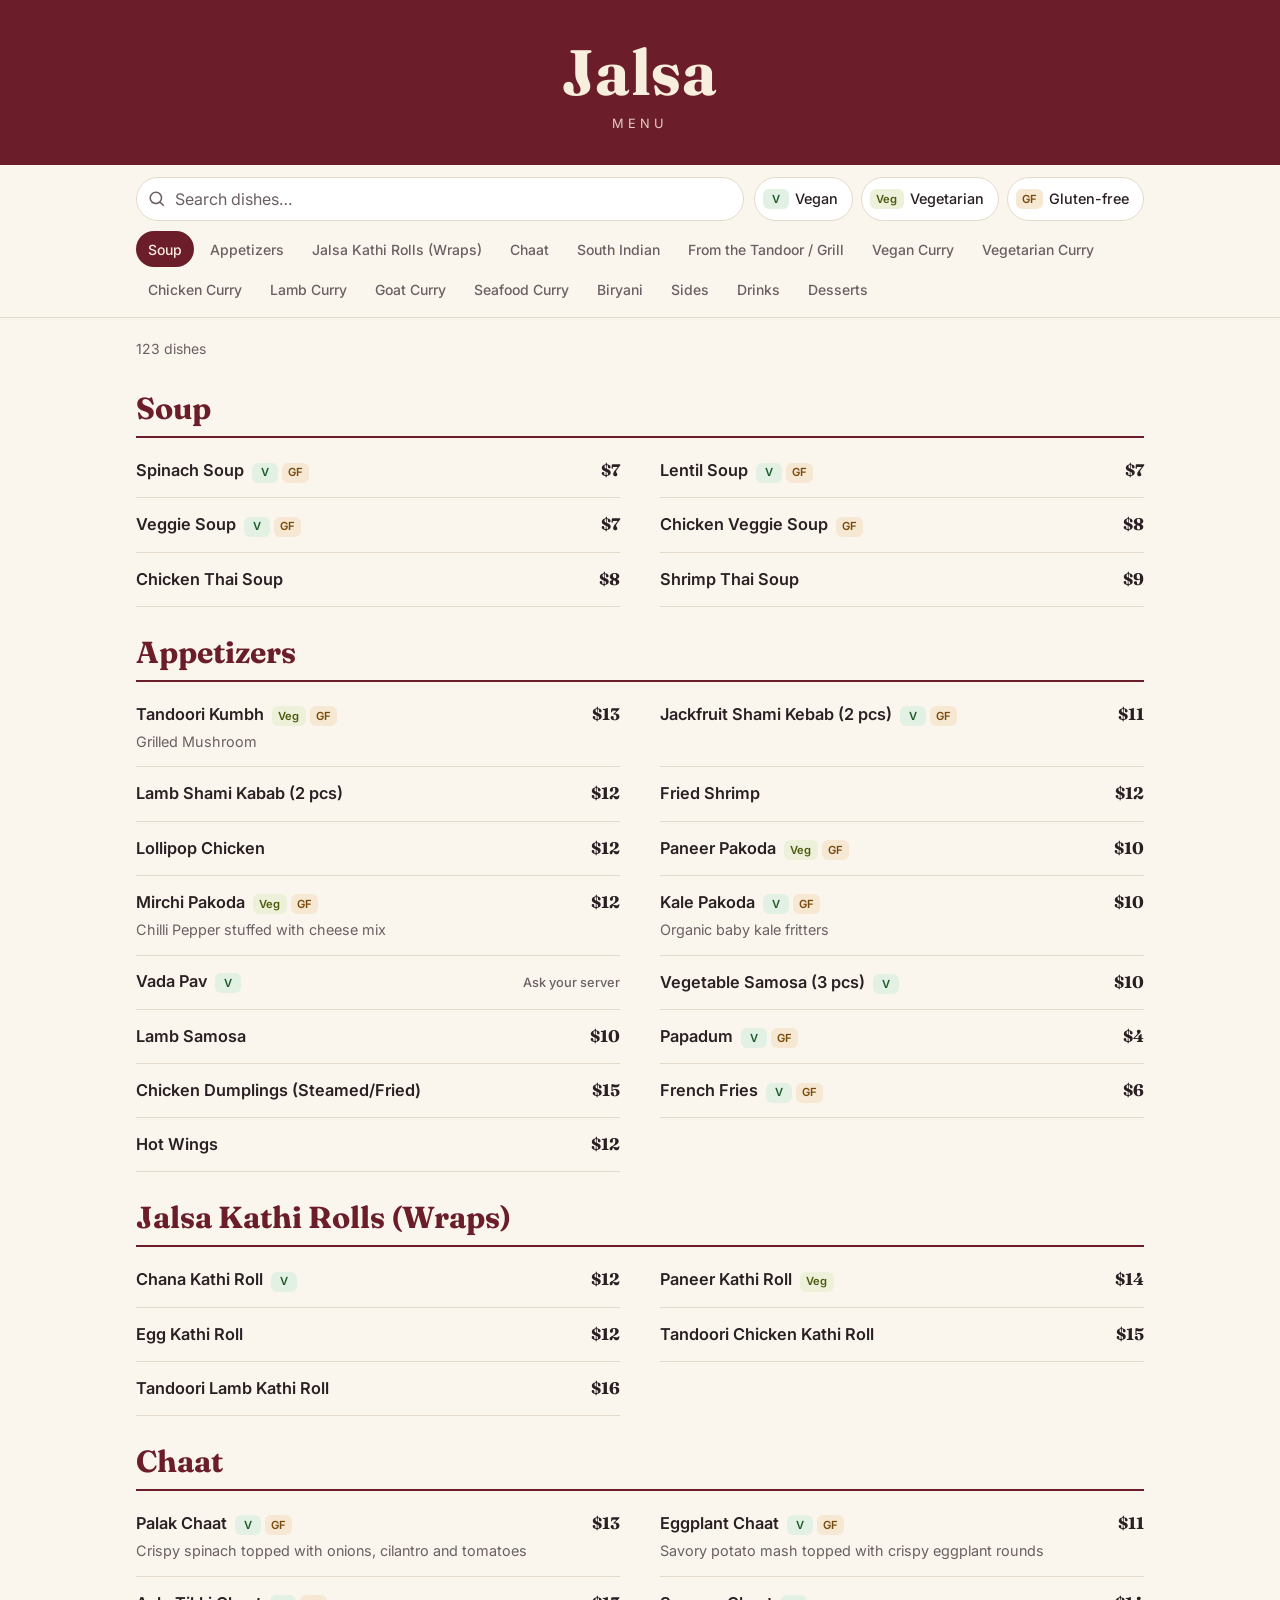
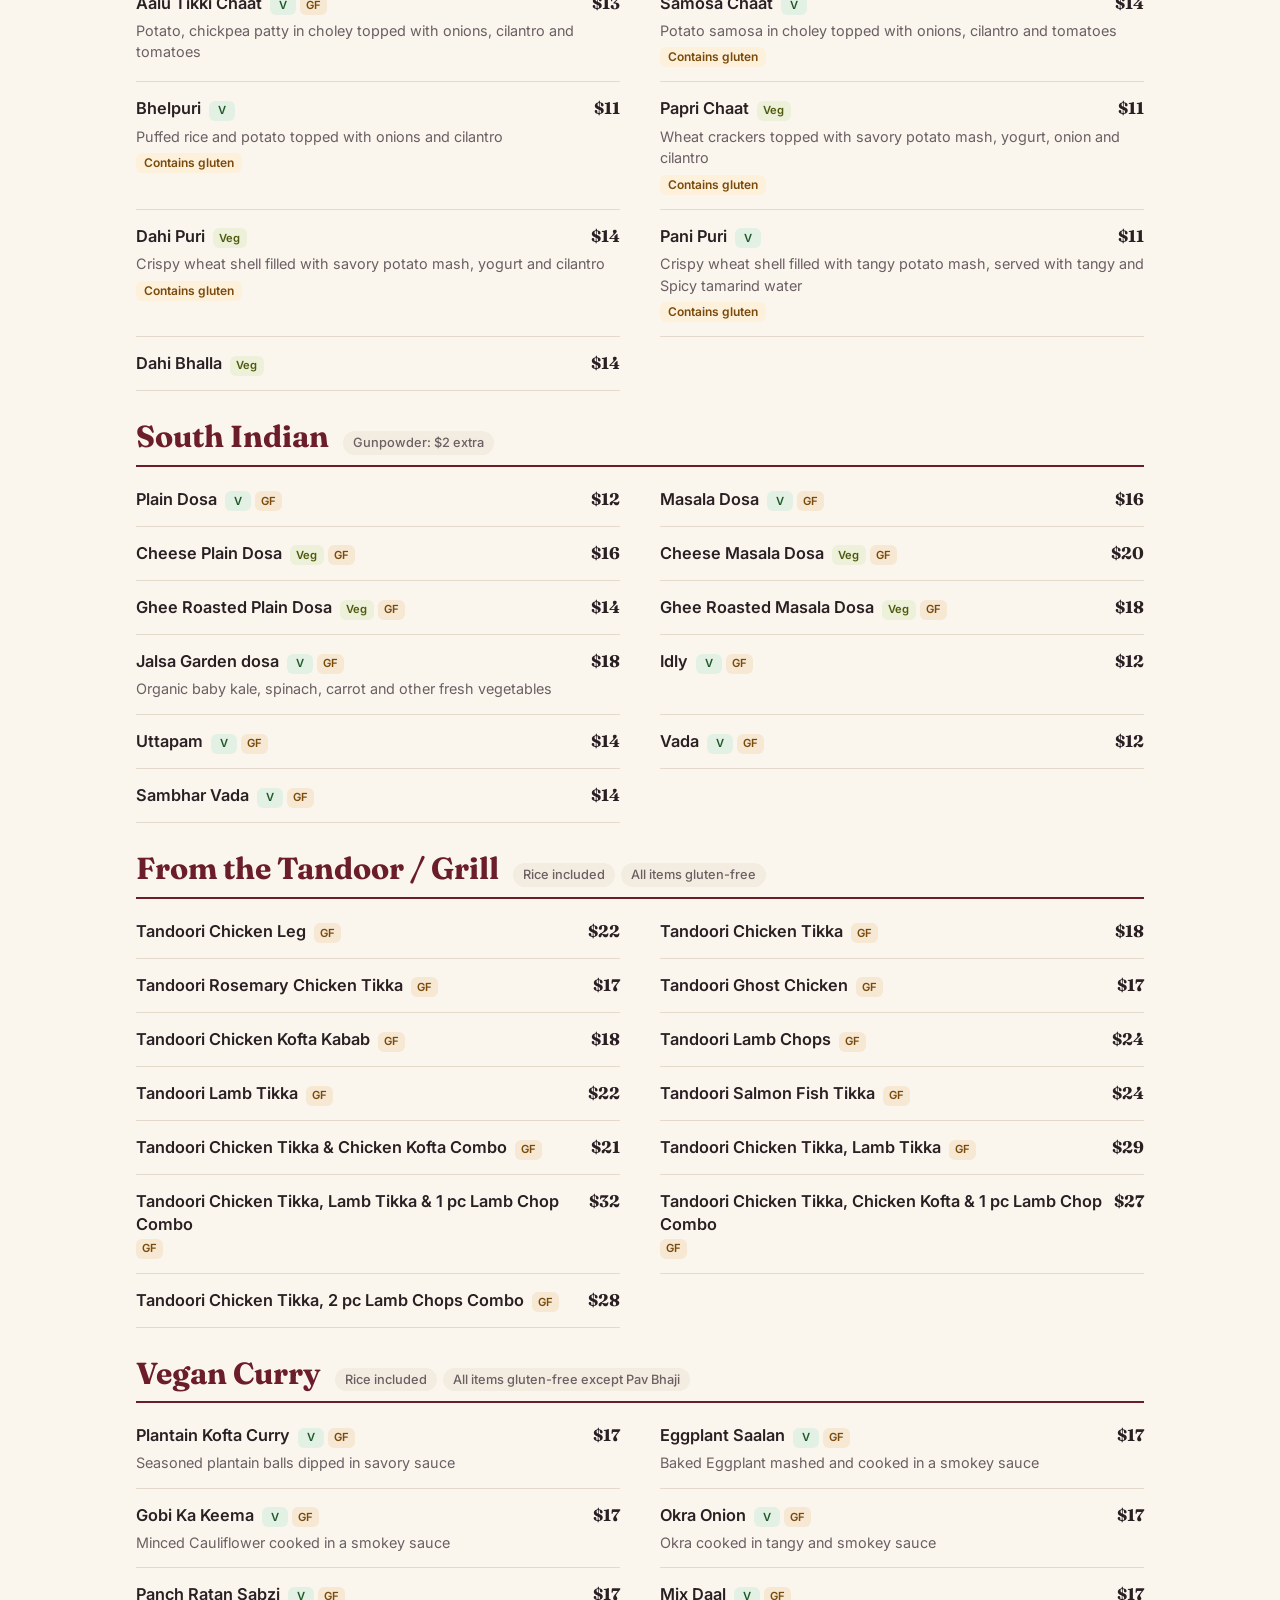
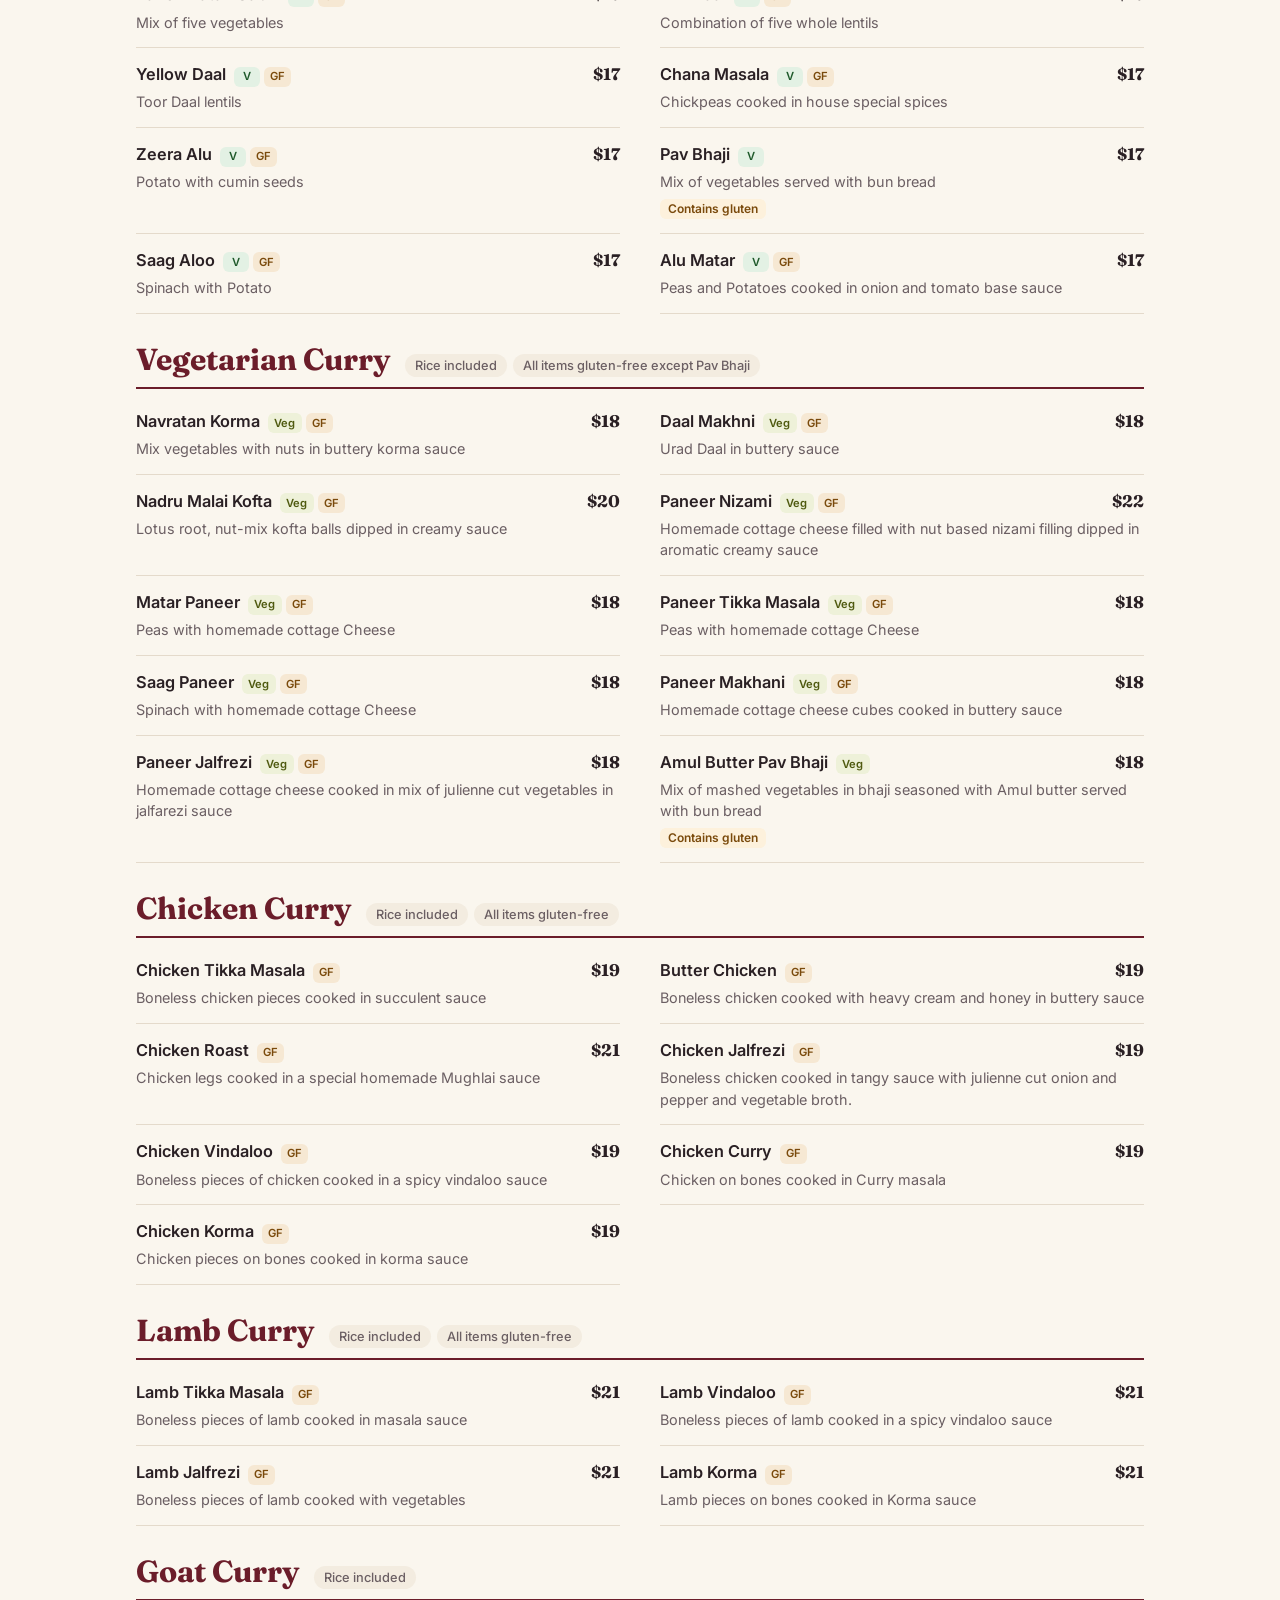
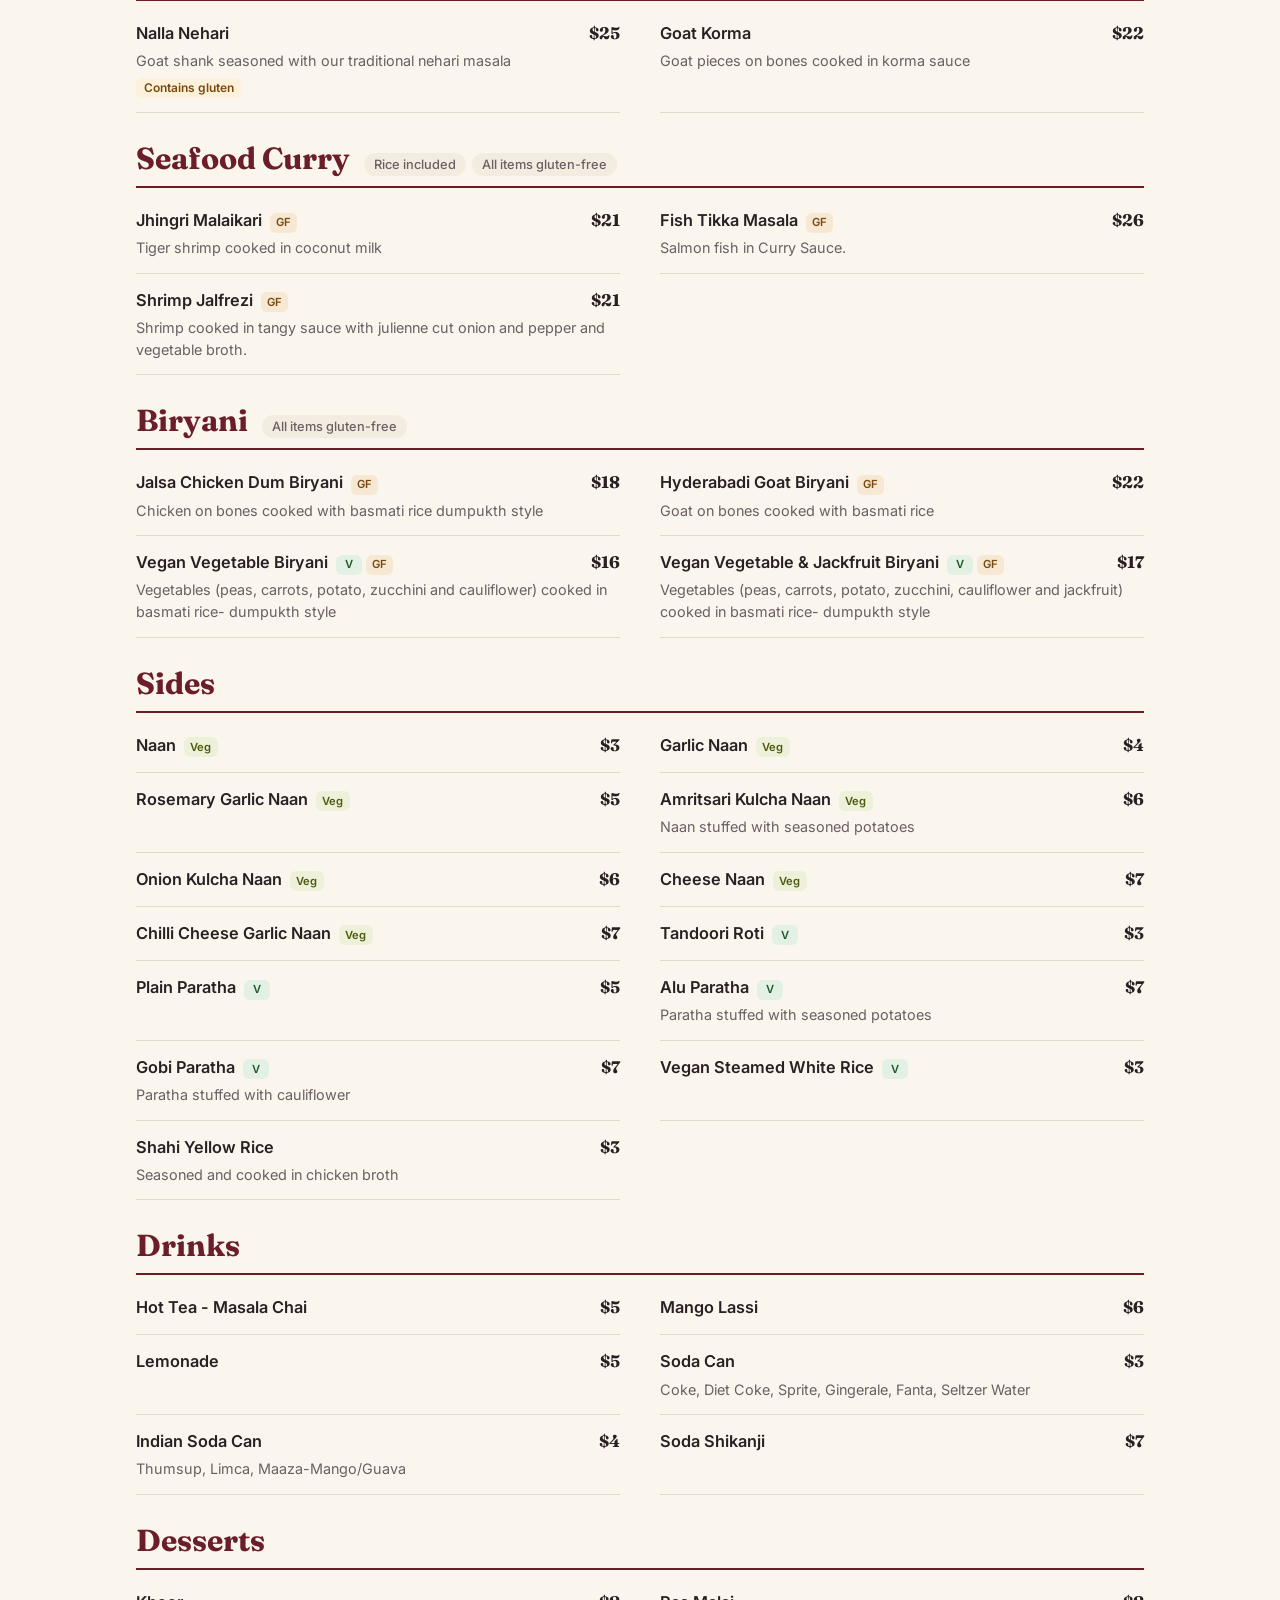
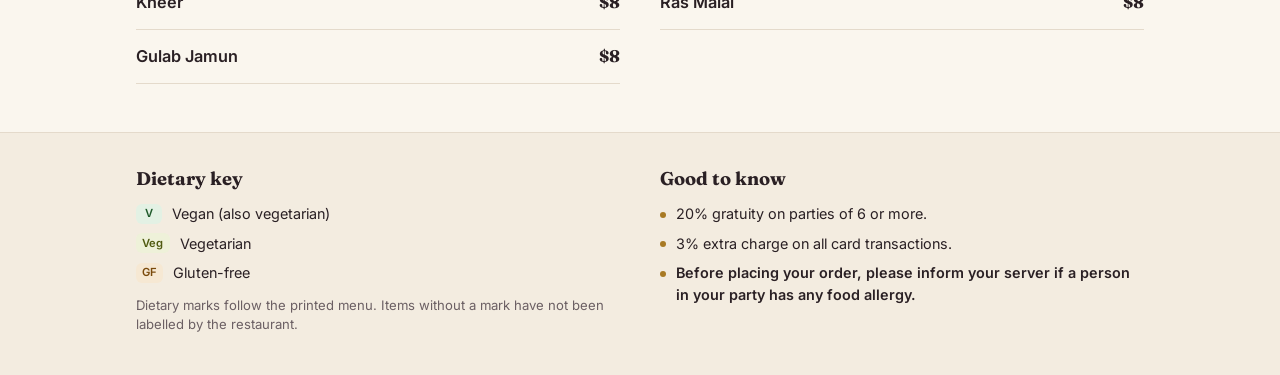
==== index.html @ ea32f69c "Add digital menu site built from photos of the printed menu Static, dependency-free menu site: data/" ====
<!doctype html>
<html lang="en">
<head>
  <meta charset="utf-8">
  <meta name="viewport" content="width=device-width, initial-scale=1, viewport-fit=cover">
  <title>Jalsa — Menu</title>
  <meta name="description" content="Full menu: soups, appetizers, chaat, kathi rolls, South Indian, tandoor, curries, biryani, sides, drinks and desserts. Vegan, vegetarian and gluten-free options marked.">
  <meta name="theme-color" content="#6b1d2a" media="(prefers-color-scheme: light)">
  <meta name="theme-color" content="#1b1416" media="(prefers-color-scheme: dark)">
  <link rel="icon" href="data:image/svg+xml,%3Csvg xmlns='http://www.w3.org/2000/svg' viewBox='0 0 64 64'%3E%3Crect width='64' height='64' rx='14' fill='%236b1d2a'/%3E%3Ctext x='32' y='44' font-family='Georgia,serif' font-size='36' font-weight='700' text-anchor='middle' fill='%23f4e7cf'%3EJ%3C/text%3E%3C/svg%3E">
  <link rel="preconnect" href="https://fonts.googleapis.com">
  <link rel="preconnect" href="https://fonts.gstatic.com" crossorigin>
  <link rel="stylesheet" href="https://fonts.googleapis.com/css2?family=Fraunces:opsz,wght@9..144,500;9..144,700&family=Inter:wght@400;500;600&display=swap">
  <link rel="stylesheet" href="assets/styles.css">
  <script src="assets/app.js" defer></script>
</head>
<body>
  <a class="skip-link" href="#menu">Skip to menu</a>

  <header class="masthead">
    <div class="wrap">
      <h1 class="masthead__title" id="restaurant-name">Jalsa</h1>
      <p class="masthead__subtitle">Menu</p>
    </div>
  </header>

  <div class="toolbar" id="toolbar">
    <div class="wrap toolbar__inner">
      <div class="toolbar__row">
        <label class="search" for="search">
          <span class="visually-hidden">Search the menu</span>
          <svg class="search__icon" viewBox="0 0 24 24" aria-hidden="true" focusable="false"><path d="M10.5 4a6.5 6.5 0 1 1 0 13 6.5 6.5 0 0 1 0-13Zm0-2a8.5 8.5 0 1 0 5.2 15.2l4.6 4.6 1.4-1.4-4.6-4.6A8.5 8.5 0 0 0 10.5 2Z"/></svg>
          <input id="search" type="search" placeholder="Search dishes…" autocomplete="off" spellcheck="false">
        </label>
        <div class="filters" role="group" aria-label="Dietary filters">
          <button type="button" class="chip" data-filter="vegan" aria-pressed="false"><span class="tag tag--v" aria-hidden="true">V</span> Vegan</button>
          <button type="button" class="chip" data-filter="vegetarian" aria-pressed="false"><span class="tag tag--veg" aria-hidden="true">Veg</span> Vegetarian</button>
          <button type="button" class="chip" data-filter="glutenFree" aria-pressed="false"><span class="tag tag--gf" aria-hidden="true">GF</span> Gluten-free</button>
        </div>
      </div>
      <nav class="sections-nav" aria-label="Menu sections">
        <ul id="section-links"></ul>
      </nav>
    </div>
  </div>

  <main id="menu" class="wrap" tabindex="-1">
    <p class="status" id="status" role="status" aria-live="polite"></p>
    <div id="sections" class="sections">
      <p class="loading">Loading menu…</p>
    </div>
    <div class="empty" id="empty" hidden>
      <p>No dishes match your search and filters.</p>
      <button type="button" class="button" id="clear-filters">Clear search &amp; filters</button>
    </div>
    <noscript>
      <p class="notice">This menu needs JavaScript to display. Photos of the printed menu are in the <a href="source-photos/">source-photos</a> folder.</p>
    </noscript>
  </main>

  <footer class="site-footer">
    <div class="wrap">
      <section class="legend" aria-labelledby="legend-title">
        <h2 id="legend-title" class="site-footer__title">Dietary key</h2>
        <ul class="legend__list" id="legend"></ul>
        <p class="legend__note">Dietary marks follow the printed menu. Items without a mark have not been labelled by the restaurant.</p>
      </section>
      <section aria-labelledby="policies-title">
        <h2 id="policies-title" class="site-footer__title">Good to know</h2>
        <ul class="policies" id="policies"></ul>
      </section>
    </div>
  </footer>

  <button type="button" class="to-top" id="to-top" aria-label="Back to top" hidden>
    <svg viewBox="0 0 24 24" aria-hidden="true" focusable="false"><path d="M12 5.6 4.7 12.9l1.4 1.4L11 9.4V20h2V9.4l4.9 4.9 1.4-1.4L12 5.6Z"/></svg>
  </button>
</body>
</html>
---- assets/styles.css ----
/* ==========================================================================
   Menu site styles. Colours are tokens on :root, with dark-mode overrides.
   ========================================================================== */

:root {
  --bg: #faf6ee;
  --surface: #ffffff;
  --surface-2: #f3ece0;
  --ink: #2a2024;
  --ink-muted: #6b5f63;
  --line: #e4dacb;
  --brand: #6b1d2a;          /* burgundy, like the printed menu's binder */
  --brand-ink: #f8eedd;
  --accent: #a87a24;         /* muted gold */
  --focus: #1f6feb;

  --tag-v-bg: #e3f1e4;   --tag-v-ink: #1f5a2b;
  --tag-veg-bg: #eef1d9; --tag-veg-ink: #4f5a10;
  --tag-gf-bg: #f6e8d3;  --tag-gf-ink: #7a4a0c;
  --warn-bg: #fdf1dc;    --warn-ink: #7a4a0c;

  --radius: 12px;
  --toolbar-h: 120px;        /* updated from JS to the real sticky height */
  --font-display: "Fraunces", Georgia, "Times New Roman", serif;
  --font-body: "Inter", system-ui, -apple-system, "Segoe UI", Roboto, sans-serif;
  color-scheme: light;
}

@media (prefers-color-scheme: dark) {
  :root {
    --bg: #171113;
    --surface: #211a1c;
    --surface-2: #2a2124;
    --ink: #f1e8e3;
    --ink-muted: #b6a8a6;
    --line: #3a2f32;
    --brand: #8e2b3b;
    --brand-ink: #fbefe0;
    --accent: #d9ad57;
    --focus: #79b0ff;

    --tag-v-bg: #1f3424;   --tag-v-ink: #a9dcb1;
    --tag-veg-bg: #2f331b; --tag-veg-ink: #d4dd94;
    --tag-gf-bg: #3a2b16;  --tag-gf-ink: #f0c98a;
    --warn-bg: #3a2b16;    --warn-ink: #f0c98a;
    color-scheme: dark;
  }
}

/* ---------- Base ---------- */

*, *::before, *::after { box-sizing: border-box; }

html { -webkit-text-size-adjust: 100%; scroll-behavior: smooth; }
@media (prefers-reduced-motion: reduce) { html { scroll-behavior: auto; } }

body {
  margin: 0;
  background: var(--bg);
  color: var(--ink);
  font-family: var(--font-body);
  font-size: 1rem;
  line-height: 1.5;
  -webkit-font-smoothing: antialiased;
}

h1, h2, h3 { margin: 0; }
p { margin: 0; }
ul { margin: 0; padding: 0; list-style: none; }
a { color: inherit; }

:focus-visible { outline: 3px solid var(--focus); outline-offset: 2px; border-radius: 6px; }

.wrap {
  width: 100%;
  max-width: 1040px;
  margin-inline: auto;
  padding-inline: max(16px, env(safe-area-inset-left)) max(16px, env(safe-area-inset-right));
}

.visually-hidden {
  position: absolute !important;
  width: 1px; height: 1px;
  margin: -1px; padding: 0; border: 0;
  overflow: hidden; clip: rect(0 0 0 0); white-space: nowrap;
}

.skip-link {
  position: absolute; left: 16px; top: -48px; z-index: 100;
  background: var(--brand); color: var(--brand-ink);
  padding: 8px 14px; border-radius: 8px; text-decoration: none; font-weight: 600;
}
.skip-link:focus { top: 12px; }

/* ---------- Masthead ---------- */

.masthead {
  background: var(--brand);
  color: var(--brand-ink);
  padding: 40px 0 32px;
  text-align: center;
}
.masthead__title {
  font-family: var(--font-display);
  font-weight: 700;
  font-size: clamp(2.5rem, 9vw, 4rem);
  line-height: 1;
  letter-spacing: 0.01em;
}
.masthead__subtitle {
  margin-top: 10px;
  font-size: 0.8rem;
  letter-spacing: 0.32em;
  text-transform: uppercase;
  opacity: 0.85;
}

/* ---------- Sticky toolbar ---------- */

.toolbar {
  position: sticky;
  top: 0;
  z-index: 20;
  background: color-mix(in srgb, var(--bg) 92%, transparent);
  -webkit-backdrop-filter: saturate(140%) blur(10px);
  backdrop-filter: saturate(140%) blur(10px);
  border-bottom: 1px solid var(--line);
}
@supports not (background: color-mix(in srgb, red 50%, blue)) {
  .toolbar { background: var(--bg); }
}
.toolbar__inner { padding-top: 12px; }
.toolbar__row {
  display: flex;
  flex-wrap: wrap;
  gap: 10px;
  align-items: center;
}

.search {
  position: relative;
  flex: 1 1 220px;
  min-width: 0;
}
.search__icon {
  position: absolute; left: 12px; top: 50%;
  width: 18px; height: 18px; transform: translateY(-50%);
  fill: var(--ink-muted); pointer-events: none;
}
.search input {
  width: 100%;
  height: 44px;
  padding: 0 14px 0 38px;
  border: 1px solid var(--line);
  border-radius: 999px;
  background: var(--surface);
  color: var(--ink);
  font: inherit;
}
.search input::placeholder { color: var(--ink-muted); }
.search input:focus-visible { outline-offset: 0; border-color: transparent; }

.filters { display: flex; flex-wrap: wrap; gap: 8px; }

.chip {
  display: inline-flex; align-items: center; gap: 6px;
  min-height: 44px;
  padding: 0 14px 0 8px;
  border: 1px solid var(--line);
  border-radius: 999px;
  background: var(--surface);
  color: var(--ink);
  font: inherit; font-size: 0.9rem; font-weight: 500;
  cursor: pointer;
  -webkit-tap-highlight-color: transparent;
}
.chip:hover { border-color: var(--ink-muted); }
.chip[aria-pressed="true"] {
  background: var(--ink);
  color: var(--bg);
  border-color: var(--ink);
}

.sections-nav {
  margin-top: 10px;
  margin-inline: calc(-1 * max(16px, env(safe-area-inset-left)));
  overflow-x: auto;
  scrollbar-width: none;
  -webkit-overflow-scrolling: touch;
}
.sections-nav::-webkit-scrollbar { display: none; }
.sections-nav ul {
  display: flex;
  gap: 4px;
  padding: 0 max(16px, env(safe-area-inset-left)) 10px;
  width: max-content;
}
.sections-nav a {
  display: inline-flex; align-items: center;
  min-height: 36px;
  padding: 0 12px;
  border-radius: 999px;
  font-size: 0.875rem;
  font-weight: 500;
  color: var(--ink-muted);
  text-decoration: none;
  white-space: nowrap;
}
.sections-nav a:hover { color: var(--ink); background: var(--surface-2); }
.sections-nav a[aria-current="true"] { color: var(--brand-ink); background: var(--brand); }
.sections-nav li[hidden] { display: none; }

/* ---------- Menu sections ---------- */

main { padding-top: 8px; padding-bottom: 48px; }
main:focus { outline: none; }

.status {
  min-height: 1.5em;
  margin: 12px 0 4px;
  font-size: 0.875rem;
  color: var(--ink-muted);
}

.loading, .notice { padding: 32px 0; color: var(--ink-muted); }

.menu-section {
  padding-top: 28px;
  scroll-margin-top: calc(var(--toolbar-h) + 8px);
}
.menu-section[hidden] { display: none; }

.menu-section__header {
  display: flex;
  flex-wrap: wrap;
  align-items: baseline;
  gap: 4px 14px;
  padding-bottom: 10px;
  margin-bottom: 6px;
  border-bottom: 2px solid var(--brand);
}
.menu-section__title {
  font-family: var(--font-display);
  font-weight: 700;
  font-size: clamp(1.5rem, 4.5vw, 1.9rem);
  line-height: 1.15;
  color: var(--brand);
}
@media (prefers-color-scheme: dark) {
  .menu-section__title { color: var(--accent); }
  .menu-section__header { border-bottom-color: var(--accent); }
}
.menu-section__notes { display: flex; flex-wrap: wrap; gap: 6px; }
.menu-section__note {
  font-size: 0.8rem;
  font-weight: 500;
  color: var(--ink-muted);
  background: var(--surface-2);
  border-radius: 999px;
  padding: 2px 10px;
}

.items {
  display: grid;
  grid-template-columns: repeat(auto-fill, minmax(min(100%, 420px), 1fr));
  column-gap: 40px;
}

.item {
  padding: 14px 0;
  border-bottom: 1px solid var(--line);
}
.item[hidden] { display: none; }

.item__head {
  display: flex;
  align-items: baseline;
  gap: 10px;
}
.item__title {
  flex: 1 1 auto;
  min-width: 0;
  display: flex;
  flex-wrap: wrap;
  align-items: baseline;
  gap: 4px 8px;
}
.item__name {
  font-size: 1.02rem;
  font-weight: 600;
  line-height: 1.35;
}
.item__price {
  flex: 0 0 auto;
  font-family: var(--font-display);
  font-weight: 700;
  font-size: 1.05rem;
  font-variant-numeric: tabular-nums;
  color: var(--ink);
}
.item__price--ask {
  font-family: var(--font-body);
  font-weight: 500;
  font-size: 0.8rem;
  color: var(--ink-muted);
}
.item__desc {
  margin-top: 4px;
  font-size: 0.9rem;
  color: var(--ink-muted);
  max-width: 60ch;
}
.item__warn {
  display: inline-block;
  margin-top: 6px;
  font-size: 0.75rem;
  font-weight: 600;
  color: var(--warn-ink);
  background: var(--warn-bg);
  border-radius: 6px;
  padding: 1px 8px;
}

mark {
  background: color-mix(in srgb, var(--accent) 35%, transparent);
  color: inherit;
  border-radius: 3px;
  padding: 0 1px;
}

/* ---------- Dietary tags ---------- */

.tags { display: inline-flex; gap: 4px; }
.tag {
  display: inline-flex; align-items: center; justify-content: center;
  min-width: 26px;
  height: 20px;
  padding: 0 6px;
  border-radius: 6px;
  font-size: 0.7rem;
  font-weight: 600;
  letter-spacing: 0.02em;
  line-height: 1;
  white-space: nowrap;
}
.tag--v   { background: var(--tag-v-bg);   color: var(--tag-v-ink); }
.tag--veg { background: var(--tag-veg-bg); color: var(--tag-veg-ink); }
.tag--gf  { background: var(--tag-gf-bg);  color: var(--tag-gf-ink); }
.chip[aria-pressed="true"] .tag { box-shadow: 0 0 0 1px color-mix(in srgb, var(--bg) 40%, transparent); }

/* ---------- Empty state ---------- */

.empty {
  text-align: center;
  padding: 48px 16px;
  color: var(--ink-muted);
}
.empty[hidden] { display: none; }
.button {
  margin-top: 14px;
  min-height: 44px;
  padding: 0 18px;
  border: 0;
  border-radius: 999px;
  background: var(--brand);
  color: var(--brand-ink);
  font: inherit; font-weight: 600;
  cursor: pointer;
}

/* ---------- Footer ---------- */

.site-footer {
  background: var(--surface-2);
  border-top: 1px solid var(--line);
  padding: 32px 0 calc(40px + env(safe-area-inset-bottom));
  font-size: 0.9rem;
}
.site-footer .wrap {
  display: grid;
  grid-template-columns: repeat(auto-fit, minmax(min(100%, 300px), 1fr));
  gap: 28px 40px;
}
.site-footer__title {
  font-family: var(--font-display);
  font-size: 1.15rem;
  margin-bottom: 10px;
}
.legend__list { display: grid; gap: 8px; }
.legend__list li { display: flex; align-items: center; gap: 10px; }
.legend__note { margin-top: 12px; color: var(--ink-muted); font-size: 0.82rem; }
.policies { display: grid; gap: 8px; }
.policies li { padding-left: 16px; position: relative; }
.policies li::before {
  content: "";
  position: absolute; left: 0; top: 0.6em;
  width: 6px; height: 6px; border-radius: 50%;
  background: var(--accent);
}
.policies li.policies__allergy { font-weight: 600; }

/* ---------- Back to top ---------- */

.to-top {
  position: fixed;
  right: max(16px, env(safe-area-inset-right));
  bottom: max(16px, env(safe-area-inset-bottom));
  z-index: 30;
  width: 48px; height: 48px;
  border: 0; border-radius: 50%;
  background: var(--brand);
  color: var(--brand-ink);
  box-shadow: 0 6px 18px rgb(0 0 0 / 0.2);
  cursor: pointer;
  display: grid; place-items: center;
}
.to-top[hidden] { display: none; }
.to-top svg { width: 22px; height: 22px; fill: currentColor; }

/* ---------- Small screens ---------- */

@media (max-width: 899px) {
  /* Fade the right edge so it is obvious the section list scrolls sideways. */
  .sections-nav {
    -webkit-mask-image: linear-gradient(to right, #000 calc(100% - 40px), transparent);
    mask-image: linear-gradient(to right, #000 calc(100% - 40px), transparent);
  }
}
@media (min-width: 900px) {
  .sections-nav { overflow: visible; }
  .sections-nav ul { flex-wrap: wrap; width: auto; }
}

@media (max-width: 520px) {
  .masthead { padding: 28px 0 22px; }
  .toolbar__inner { padding-top: 10px; }
  .toolbar__row { gap: 8px; }
  .filters { width: 100%; flex-wrap: nowrap; gap: 6px; }
  .chip {
    flex: 1 1 0;
    min-width: 0;
    min-height: 40px;
    justify-content: center;
    padding: 0 8px;
    font-size: 0.85rem;
  }
  .sections-nav { margin-top: 8px; }
}
@media (max-width: 420px) {
  .chip .tag { display: none; }
}

/* ---------- Print ---------- */

@media print {
  :root { --bg: #fff; --surface: #fff; --surface-2: #fff; --ink: #000; --ink-muted: #333; --line: #ccc; }
  .toolbar, .to-top, .skip-link, .status, .empty { display: none !important; }
  .masthead { background: none; color: #000; padding: 0 0 12px; }
  .menu-section { break-inside: auto; padding-top: 16px; }
  .menu-section__header { break-after: avoid; }
  .item { break-inside: avoid; padding: 6px 0; }
  .items { column-gap: 24px; }
  .site-footer { background: none; }
}
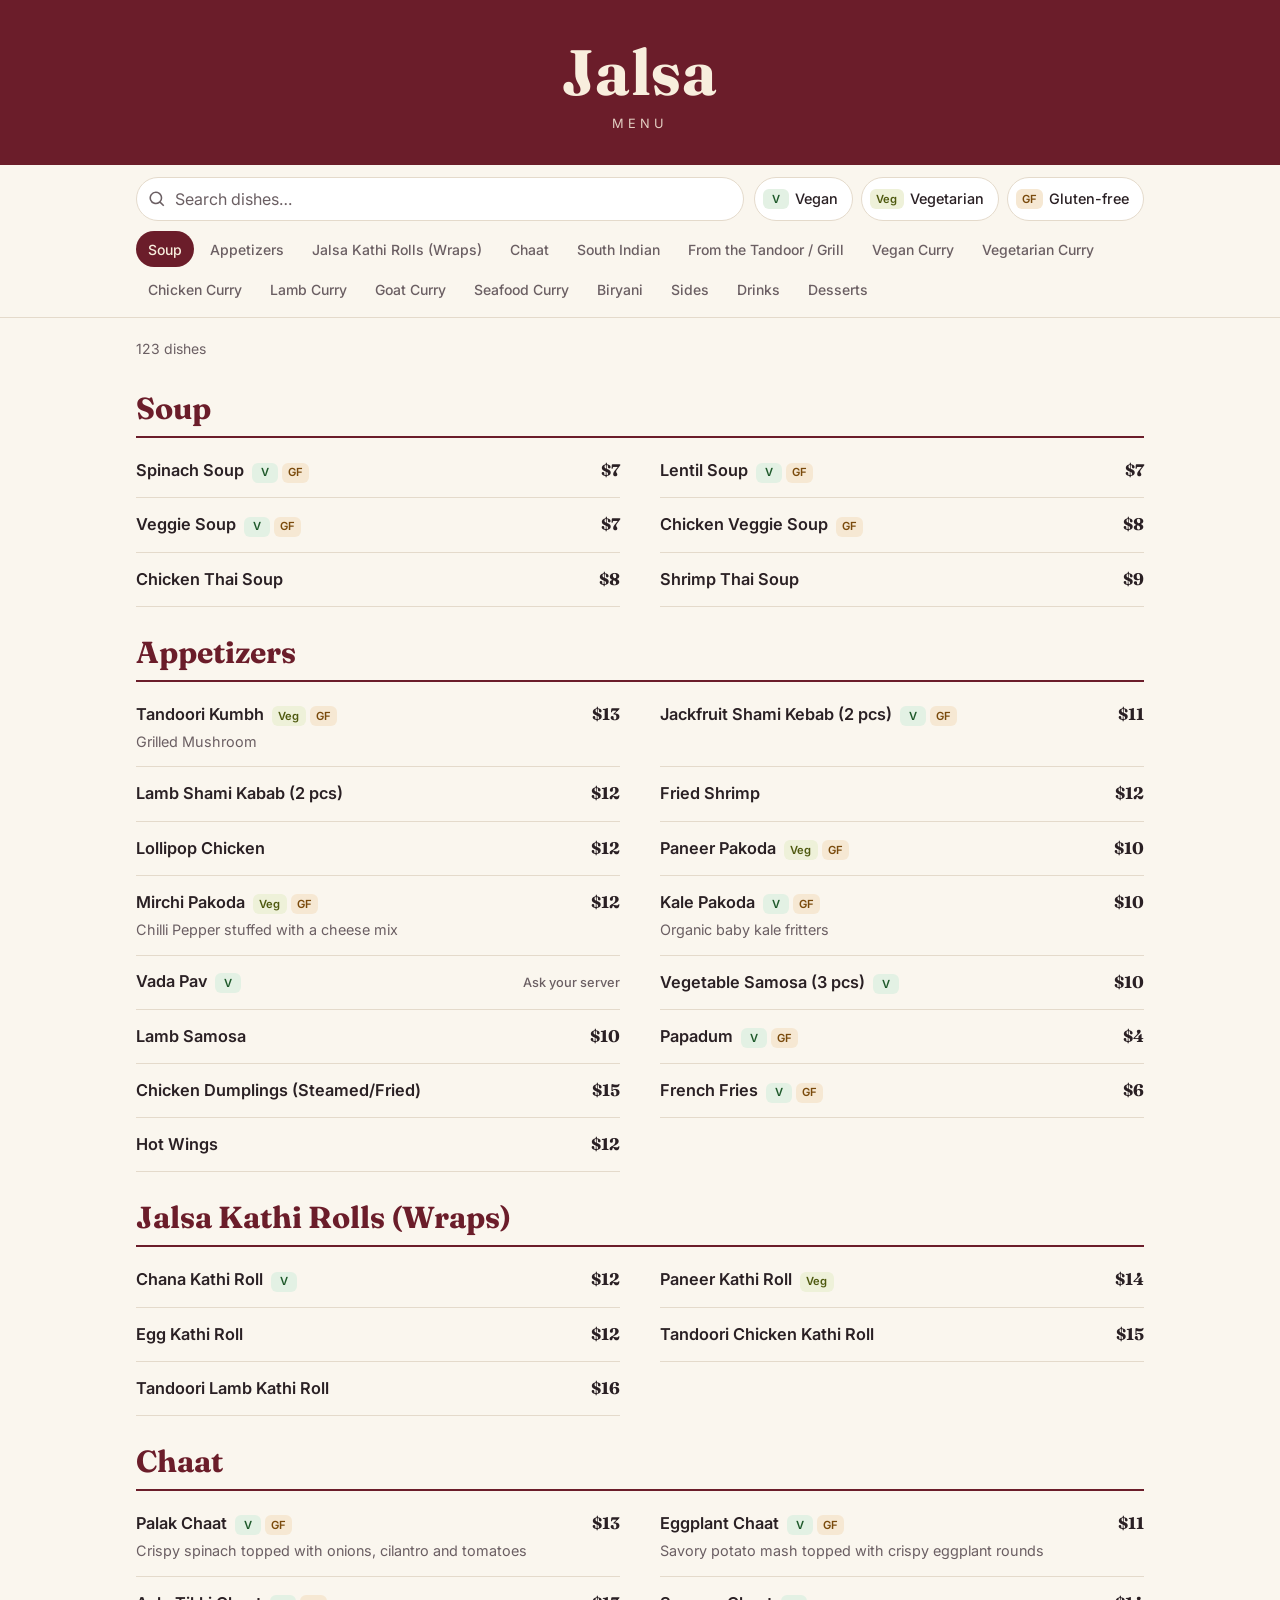
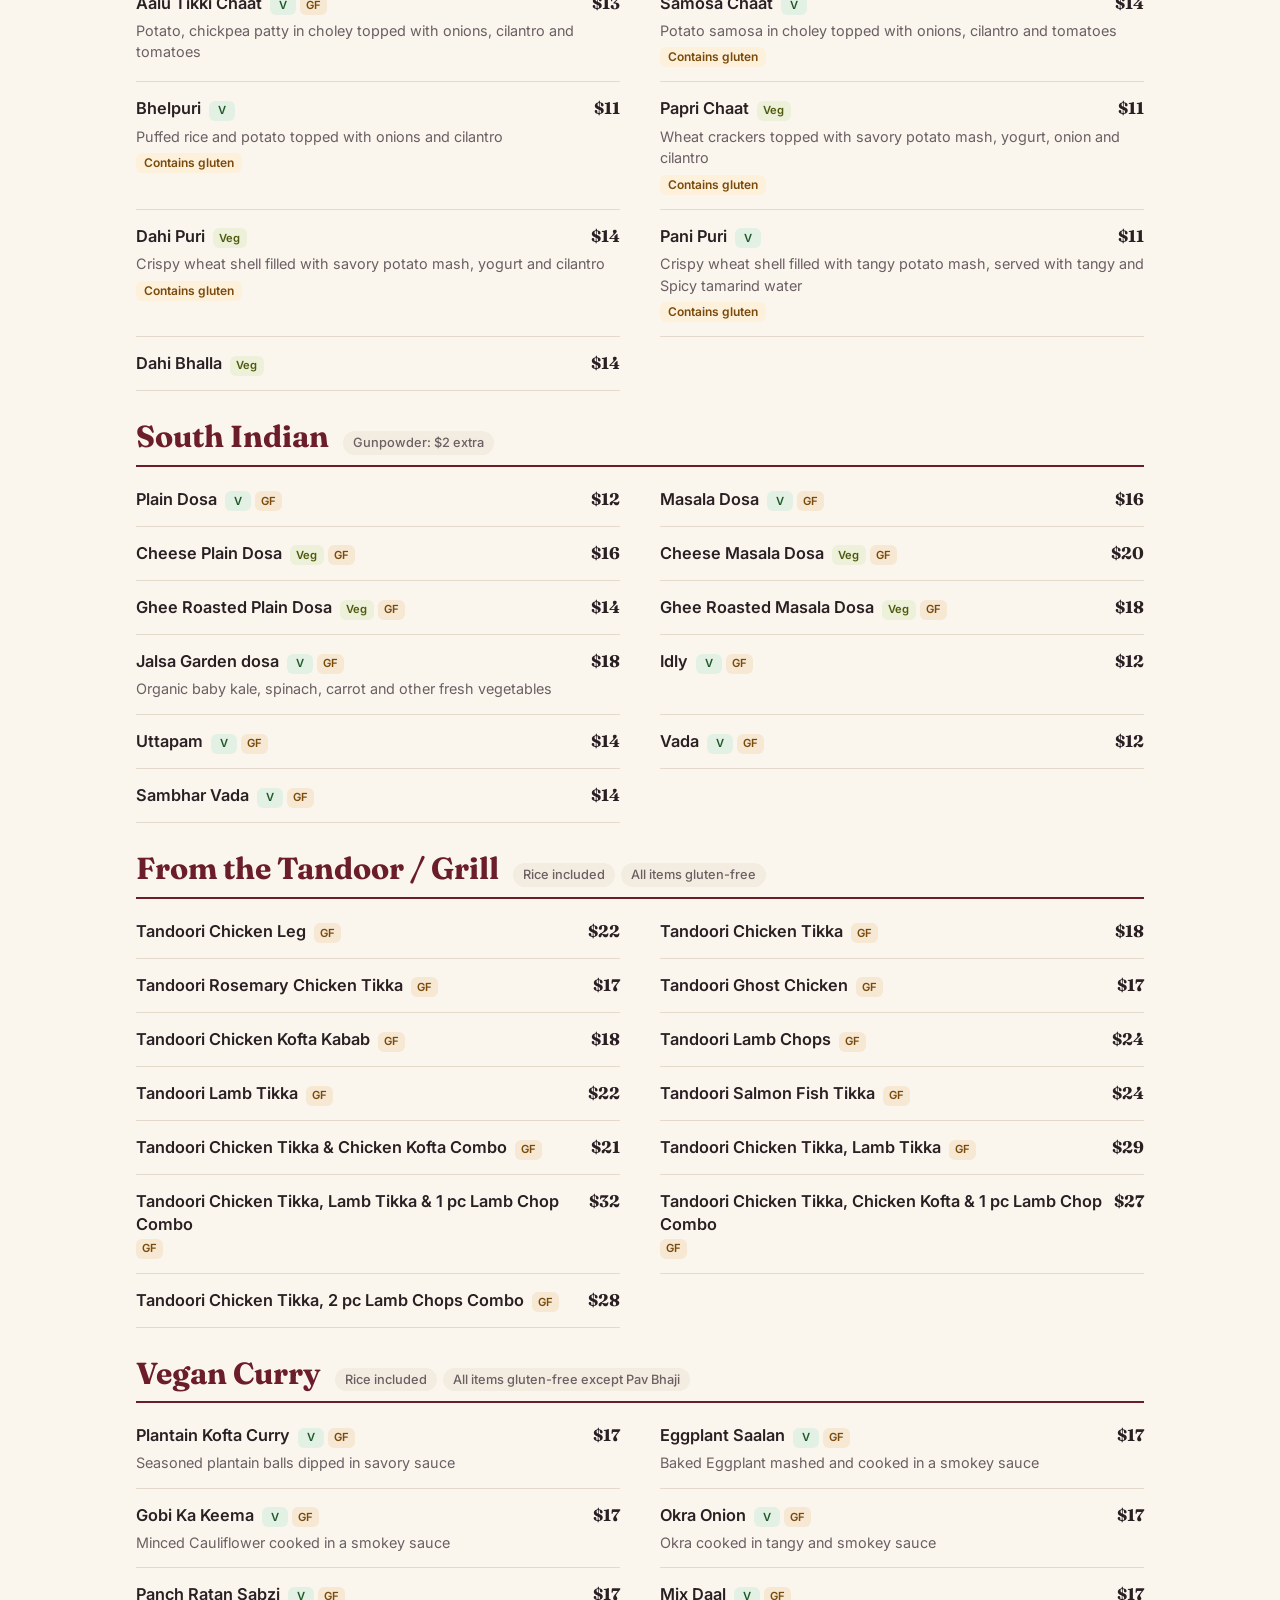
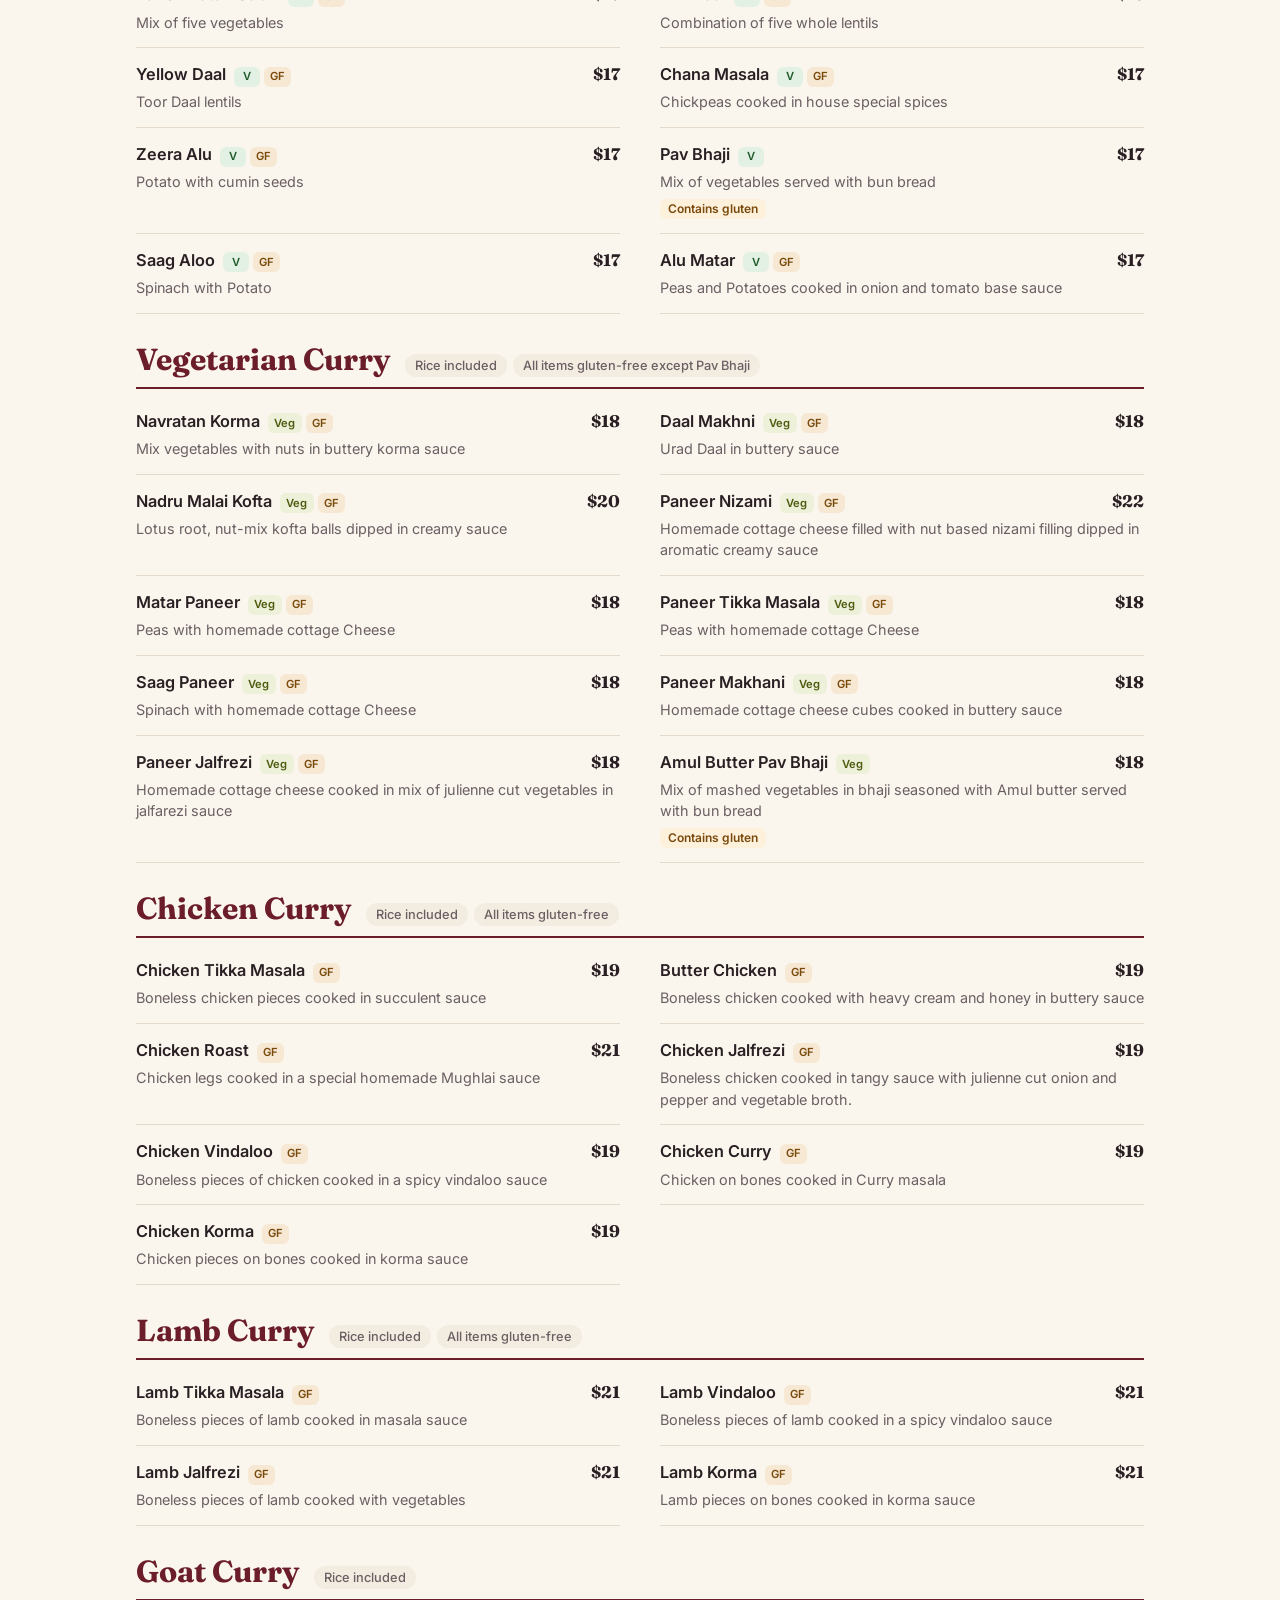
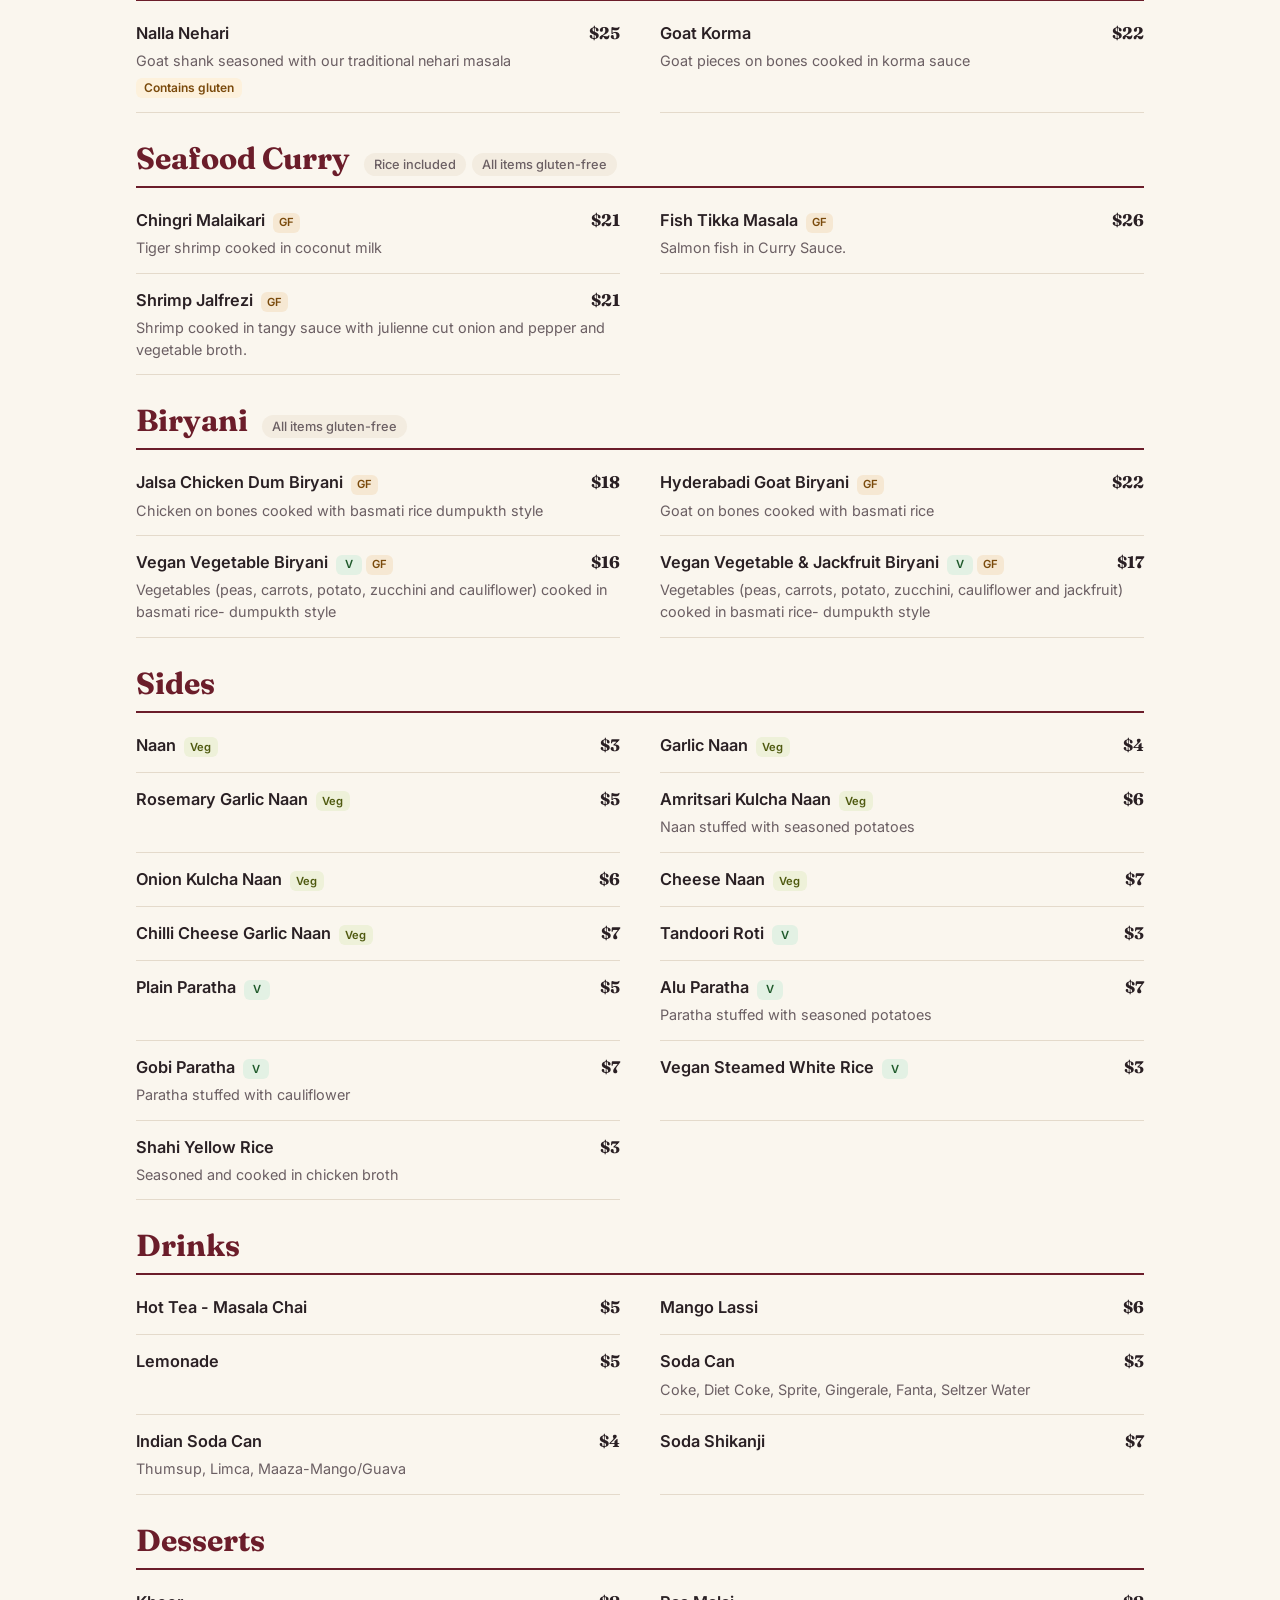
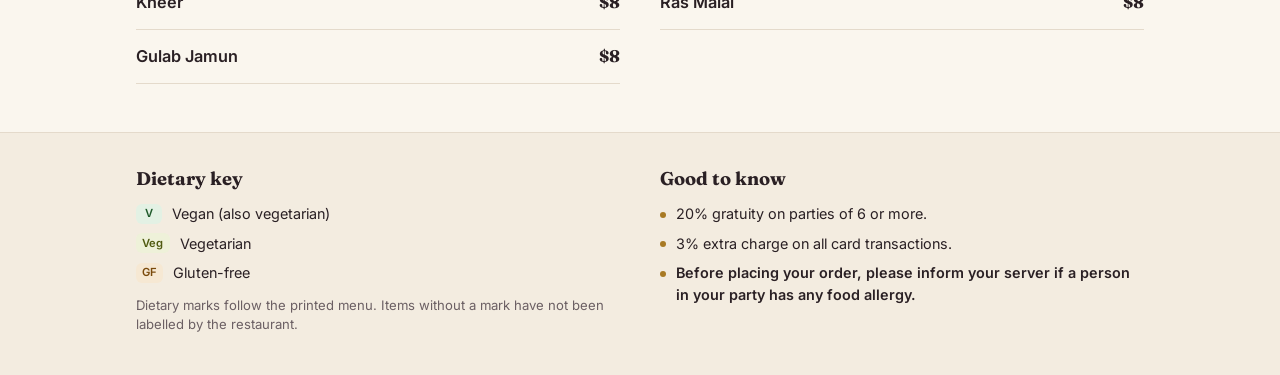
==== commit c48a3d69: "Fix issues found in browser QA and code/a11y review of the menu site - Deep links, the skip link and" ====
--- a/index.html
+++ b/index.html
@@ -13,6 +13,7 @@
   <link rel="stylesheet" href="https://fonts.googleapis.com/css2?family=Fraunces:opsz,wght@9..144,500;9..144,700&family=Inter:wght@400;500;600&display=swap">
   <link rel="stylesheet" href="assets/styles.css">
   <script src="assets/app.js" defer></script>
+  <noscript><style>.loading, .toolbar { display: none; }</style></noscript>
 </head>
 <body>
   <a class="skip-link" href="#menu">Skip to menu</a>
@@ -54,7 +55,10 @@
       <button type="button" class="button" id="clear-filters">Clear search &amp; filters</button>
     </div>
     <noscript>
-      <p class="notice">This menu needs JavaScript to display. Photos of the printed menu are in the <a href="source-photos/">source-photos</a> folder.</p>
+      <p class="notice">This menu needs JavaScript to display. Photos of the printed menu:
+        <a href="source-photos/menu-page-1.jpg">page 1</a>,
+        <a href="source-photos/menu-page-2.jpg">page 2</a>,
+        <a href="source-photos/menu-page-3.jpg">page 3</a>.</p>
     </noscript>
   </main>
 
--- a/assets/styles.css
+++ b/assets/styles.css
@@ -182,7 +182,7 @@
 }
 
 .sections-nav {
-  margin-top: 10px;
+  margin-top: 4px;
   margin-inline: calc(-1 * max(16px, env(safe-area-inset-left)));
   overflow-x: auto;
   scrollbar-width: none;
@@ -192,8 +192,13 @@
 .sections-nav ul {
   display: flex;
   gap: 4px;
-  padding: 0 max(16px, env(safe-area-inset-left)) 10px;
+  padding: 6px max(16px, env(safe-area-inset-left)) 10px;
   width: max-content;
+}
+@media (pointer: fine) {
+  .sections-nav { scrollbar-width: thin; }
+  .sections-nav::-webkit-scrollbar { display: block; height: 6px; }
+  .sections-nav::-webkit-scrollbar-thumb { background: var(--line); border-radius: 3px; }
 }
 .sections-nav a {
   display: inline-flex; align-items: center;
@@ -208,6 +213,10 @@
 }
 .sections-nav a:hover { color: var(--ink); background: var(--surface-2); }
 .sections-nav a[aria-current="true"] { color: var(--brand-ink); background: var(--brand); }
+@media (prefers-color-scheme: dark) {
+  /* brand-on-dark is too low contrast for the active pill; use the light accent instead */
+  .sections-nav a[aria-current="true"] { color: #171113; background: var(--accent); }
+}
 .sections-nav li[hidden] { display: none; }
 
 /* ---------- Menu sections ---------- */
@@ -226,8 +235,8 @@
 
 .menu-section {
   padding-top: 28px;
-  scroll-margin-top: calc(var(--toolbar-h) + 8px);
-}
+}
+main, .menu-section, .item { scroll-margin-top: calc(var(--toolbar-h) + 8px); }
 .menu-section[hidden] { display: none; }
 
 .menu-section__header {
@@ -322,8 +331,9 @@
 }
 
 mark {
+  background: rgba(168, 122, 36, 0.35);
   background: color-mix(in srgb, var(--accent) 35%, transparent);
-  color: inherit;
+  color: var(--ink);
   border-radius: 3px;
   padding: 0 1px;
 }
@@ -450,10 +460,25 @@
   .chip .tag { display: none; }
 }
 
+@media (max-height: 500px) {
+  .toolbar { position: static; }
+  main, .menu-section, .item { scroll-margin-top: 8px; }
+}
+
 /* ---------- Print ---------- */
 
 @media print {
-  :root { --bg: #fff; --surface: #fff; --surface-2: #fff; --ink: #000; --ink-muted: #333; --line: #ccc; }
+  :root {
+    color-scheme: light;
+    --bg: #fff; --surface: #fff; --surface-2: #fff; --ink: #000; --ink-muted: #333; --line: #ccc;
+    --brand: #6b1d2a; --accent: #a87a24;
+    --tag-v-bg: #e3f1e4;   --tag-v-ink: #1f5a2b;
+    --tag-veg-bg: #eef1d9; --tag-veg-ink: #4f5a10;
+    --tag-gf-bg: #f6e8d3;  --tag-gf-ink: #7a4a0c;
+    --warn-bg: #fdf1dc;    --warn-ink: #7a4a0c;
+  }
+  .menu-section__title { color: var(--brand) !important; }
+  .menu-section__header { border-bottom-color: var(--brand) !important; }
   .toolbar, .to-top, .skip-link, .status, .empty { display: none !important; }
   .masthead { background: none; color: #000; padding: 0 0 12px; }
   .menu-section { break-inside: auto; padding-top: 16px; }
